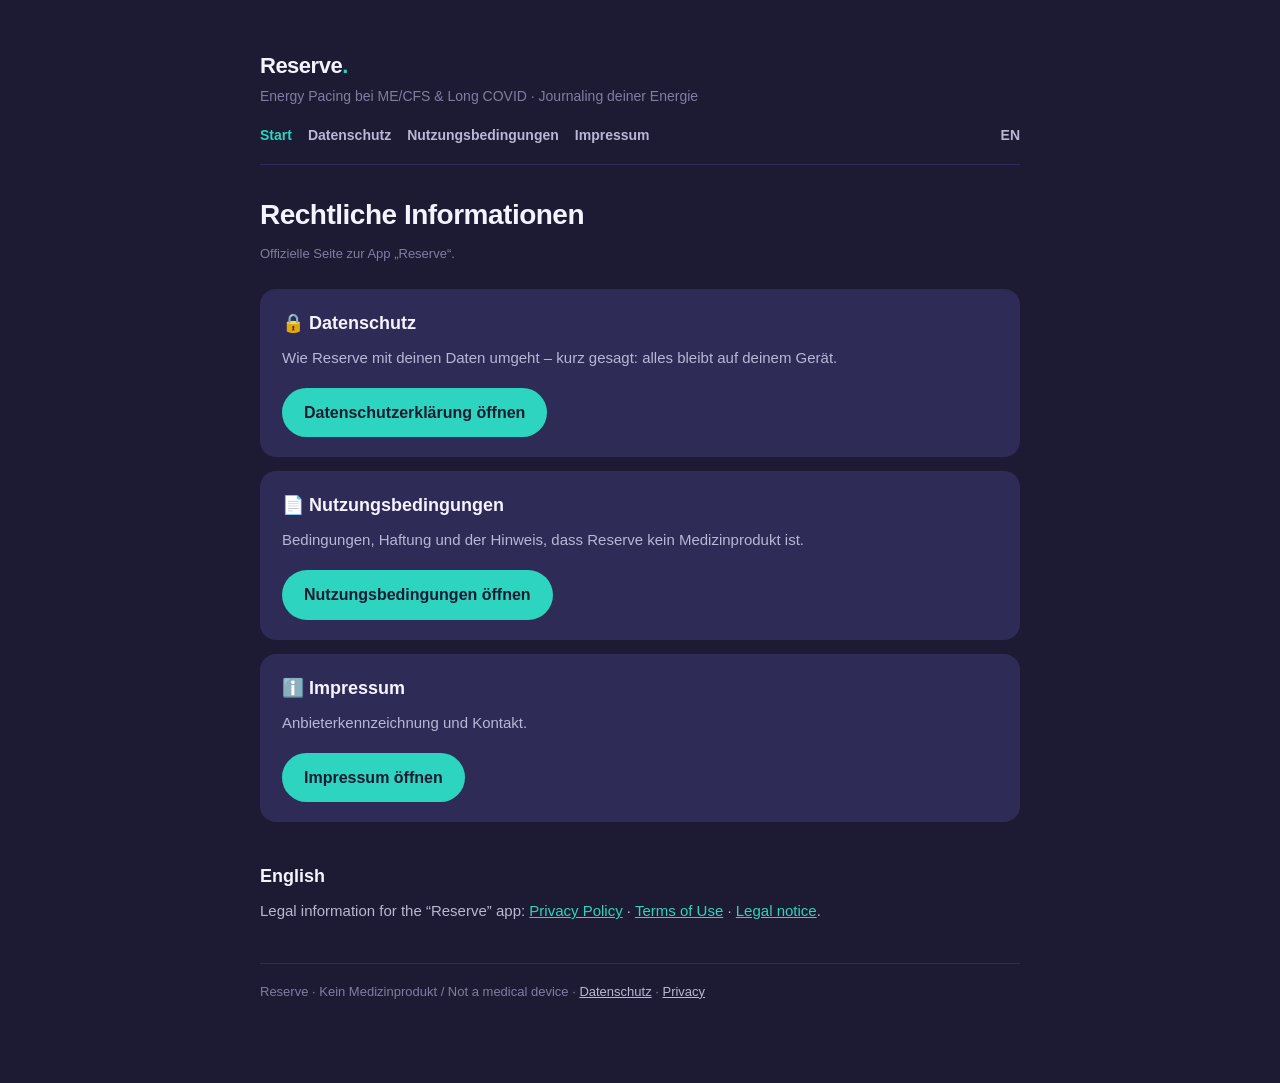
==== index.html @ e08c7c89 "Add files via upload" ====
<!DOCTYPE html>
<html lang="de">
<head>
<meta charset="UTF-8">
<meta name="viewport" content="width=device-width, initial-scale=1.0">
<title>Reserve – Rechtliches</title>
<link rel="stylesheet" href="style.css">
</head>
<body>
<div class="wrap">
  <header>
    <div class="logo">Reserve<span>.</span></div>
    <div class="tagline">Energy Pacing bei ME/CFS &amp; Long COVID · Journaling deiner Energie</div>
    <nav>
      <a href="index.html" class="active">Start</a>
      <a href="datenschutz.html">Datenschutz</a>
      <a href="nutzungsbedingungen.html">Nutzungsbedingungen</a>
      <a href="impressum.html">Impressum</a>
      <span class="lang"><a href="#en">EN</a></span>
    </nav>
  </header>

  <h1>Rechtliche Informationen</h1>
  <p class="meta">Offizielle Seite zur App „Reserve“.</p>

  <div class="card">
    <h2>🔒 Datenschutz</h2>
    <p>Wie Reserve mit deinen Daten umgeht – kurz gesagt: alles bleibt auf deinem Gerät.</p>
    <a class="btn" href="datenschutz.html">Datenschutzerklärung öffnen</a>
  </div>
  <div class="card">
    <h2>📄 Nutzungsbedingungen</h2>
    <p>Bedingungen, Haftung und der Hinweis, dass Reserve kein Medizinprodukt ist.</p>
    <a class="btn" href="nutzungsbedingungen.html">Nutzungsbedingungen öffnen</a>
  </div>
  <div class="card">
    <h2>ℹ️ Impressum</h2>
    <p>Anbieterkennzeichnung und Kontakt.</p>
    <a class="btn" href="impressum.html">Impressum öffnen</a>
  </div>

  <h2 id="en" style="margin-top:40px">English</h2>
  <p>Legal information for the “Reserve” app:
     <a href="privacy.html">Privacy Policy</a> ·
     <a href="terms.html">Terms of Use</a> ·
     <a href="impressum.html">Legal notice</a>.
  </p>

  <footer>
    Reserve · Kein Medizinprodukt / Not a medical device ·
    <a href="datenschutz.html">Datenschutz</a> · <a href="privacy.html">Privacy</a>
  </footer>
</div>
</body>
</html>
---- style.css ----
:root {
  --ink: #1c1b33; --ink2: #26254a; --ink3: #2e2c56;
  --mint: #2dd4bf; --mint-deep: #0f9488;
  --tx: #f5f3ff; --tx-mut: #b9b6d6; --tx-dim: #807da3;
}
* { box-sizing: border-box; margin: 0; padding: 0; }
body {
  font-family: -apple-system, "Helvetica Neue", Arial, sans-serif;
  background: var(--ink); color: var(--tx);
  line-height: 1.6; padding: 0 20px;
}
.wrap { max-width: 760px; margin: 0 auto; padding: 48px 0 80px; }
header { border-bottom: 1px solid var(--ink3); padding-bottom: 18px; margin-bottom: 28px; }
.logo { font-size: 22px; font-weight: 800; letter-spacing: -0.5px; }
.logo span { color: var(--mint); }
.tagline { color: var(--tx-dim); font-size: 14px; margin-top: 2px; }
nav { margin-top: 16px; display: flex; flex-wrap: wrap; gap: 8px 16px; }
nav a { color: var(--tx-mut); text-decoration: none; font-size: 14px; font-weight: 600; }
nav a:hover, nav a.active { color: var(--mint); }
.lang { margin-left: auto; font-size: 13px; }
h1 { font-size: 28px; font-weight: 800; margin-bottom: 6px; letter-spacing: -0.5px; }
h2 { font-size: 18px; font-weight: 700; margin: 28px 0 8px; color: var(--tx); }
p, li { color: var(--tx-mut); font-size: 15px; margin-bottom: 10px; }
ul { padding-left: 22px; }
a { color: var(--mint); }
.meta { color: var(--tx-dim); font-size: 13px; margin-bottom: 24px; }
.card { background: var(--ink3); border-radius: 16px; padding: 20px 22px; margin: 14px 0; }
.card h2 { margin-top: 0; }
.btn {
  display: inline-block; background: var(--mint); color: var(--ink);
  font-weight: 700; text-decoration: none; padding: 12px 22px;
  border-radius: 999px; margin-top: 8px;
}
.note { color: var(--tx-dim); font-size: 12.5px; font-style: italic;
        border-top: 1px solid var(--ink3); margin-top: 32px; padding-top: 14px; }
footer { color: var(--tx-dim); font-size: 13px; margin-top: 40px;
         border-top: 1px solid var(--ink3); padding-top: 18px; }
footer a { color: var(--tx-mut); }
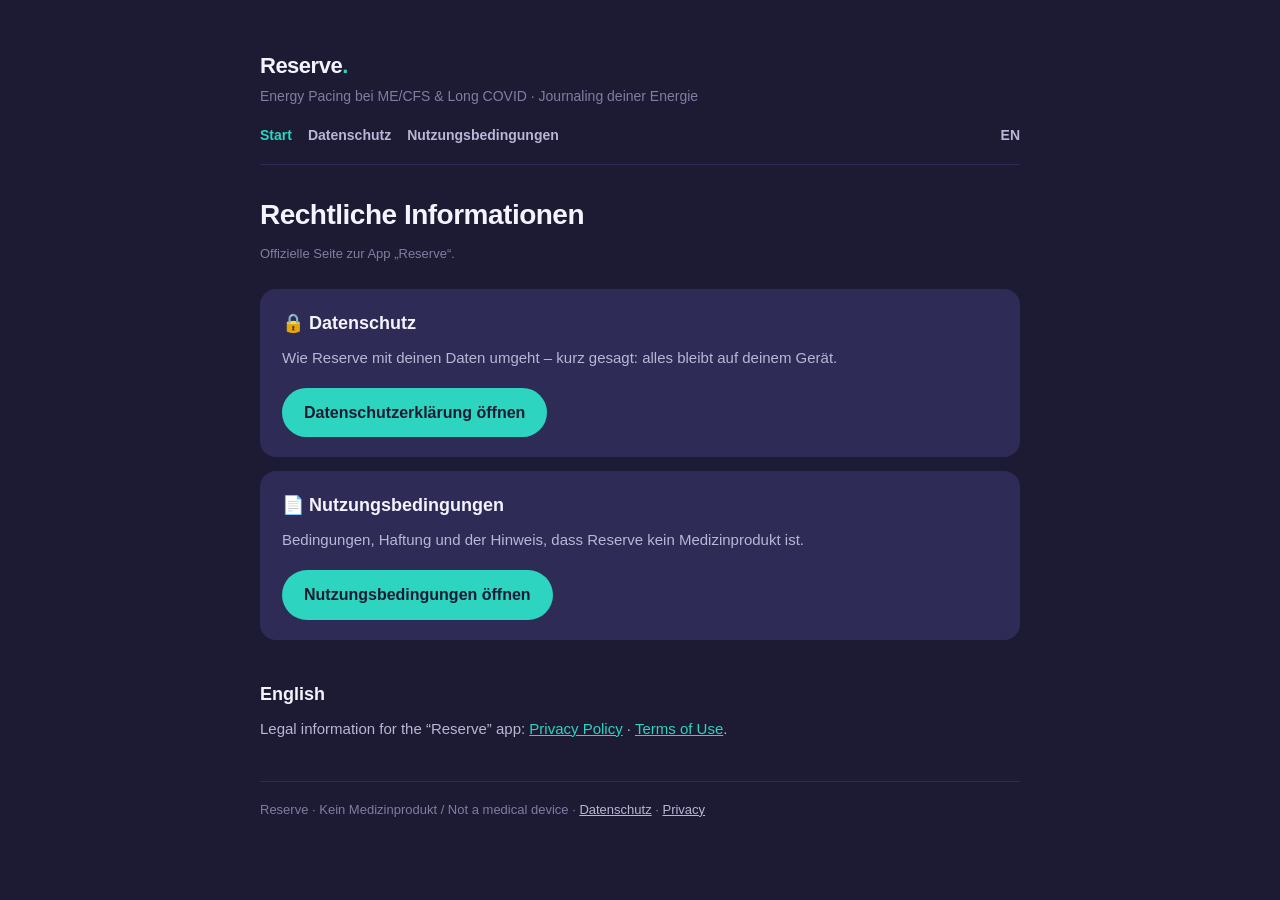
==== commit fd4d30f5: "Add files via upload" ====
--- a/index.html
+++ b/index.html
@@ -15,7 +15,6 @@
       <a href="index.html" class="active">Start</a>
       <a href="datenschutz.html">Datenschutz</a>
       <a href="nutzungsbedingungen.html">Nutzungsbedingungen</a>
-      <a href="impressum.html">Impressum</a>
       <span class="lang"><a href="#en">EN</a></span>
     </nav>
   </header>
@@ -33,17 +32,11 @@
     <p>Bedingungen, Haftung und der Hinweis, dass Reserve kein Medizinprodukt ist.</p>
     <a class="btn" href="nutzungsbedingungen.html">Nutzungsbedingungen öffnen</a>
   </div>
-  <div class="card">
-    <h2>ℹ️ Impressum</h2>
-    <p>Anbieterkennzeichnung und Kontakt.</p>
-    <a class="btn" href="impressum.html">Impressum öffnen</a>
-  </div>
 
   <h2 id="en" style="margin-top:40px">English</h2>
   <p>Legal information for the “Reserve” app:
      <a href="privacy.html">Privacy Policy</a> ·
-     <a href="terms.html">Terms of Use</a> ·
-     <a href="impressum.html">Legal notice</a>.
+     <a href="terms.html">Terms of Use</a>.
   </p>
 
   <footer>
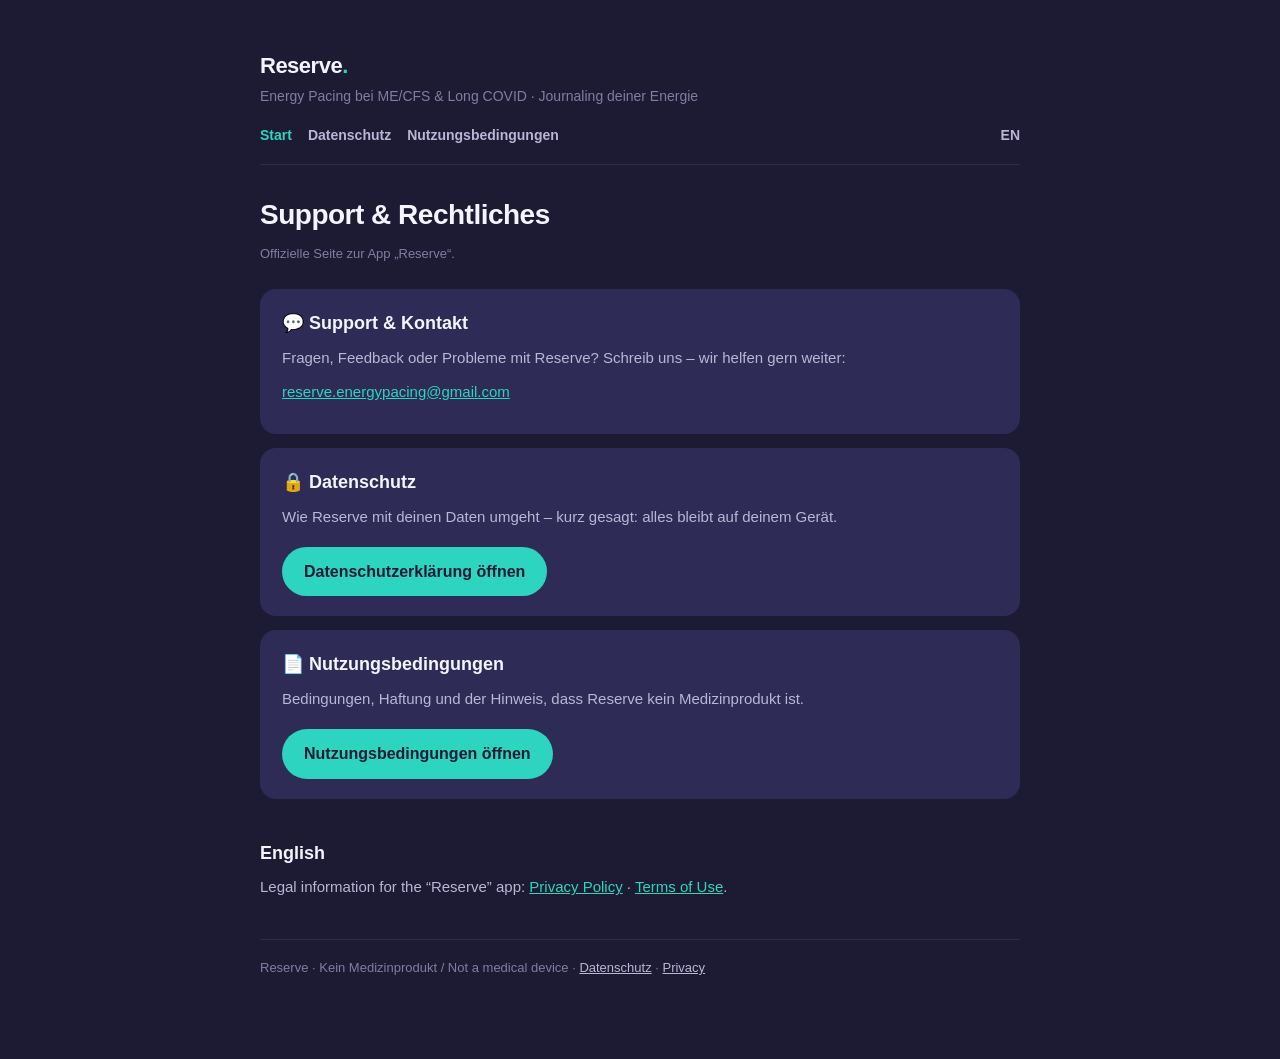
==== commit 94e56df1: "Add files via upload" ====
--- a/index.html
+++ b/index.html
@@ -19,9 +19,14 @@
     </nav>
   </header>
 
-  <h1>Rechtliche Informationen</h1>
+  <h1>Support &amp; Rechtliches</h1>
   <p class="meta">Offizielle Seite zur App „Reserve“.</p>
 
+  <div class="card">
+    <h2>💬 Support &amp; Kontakt</h2>
+    <p>Fragen, Feedback oder Probleme mit Reserve? Schreib uns – wir helfen gern weiter:</p>
+    <p><a href="mailto:reserve.energypacing@gmail.com">reserve.energypacing@gmail.com</a></p>
+  </div>
   <div class="card">
     <h2>🔒 Datenschutz</h2>
     <p>Wie Reserve mit deinen Daten umgeht – kurz gesagt: alles bleibt auf deinem Gerät.</p>
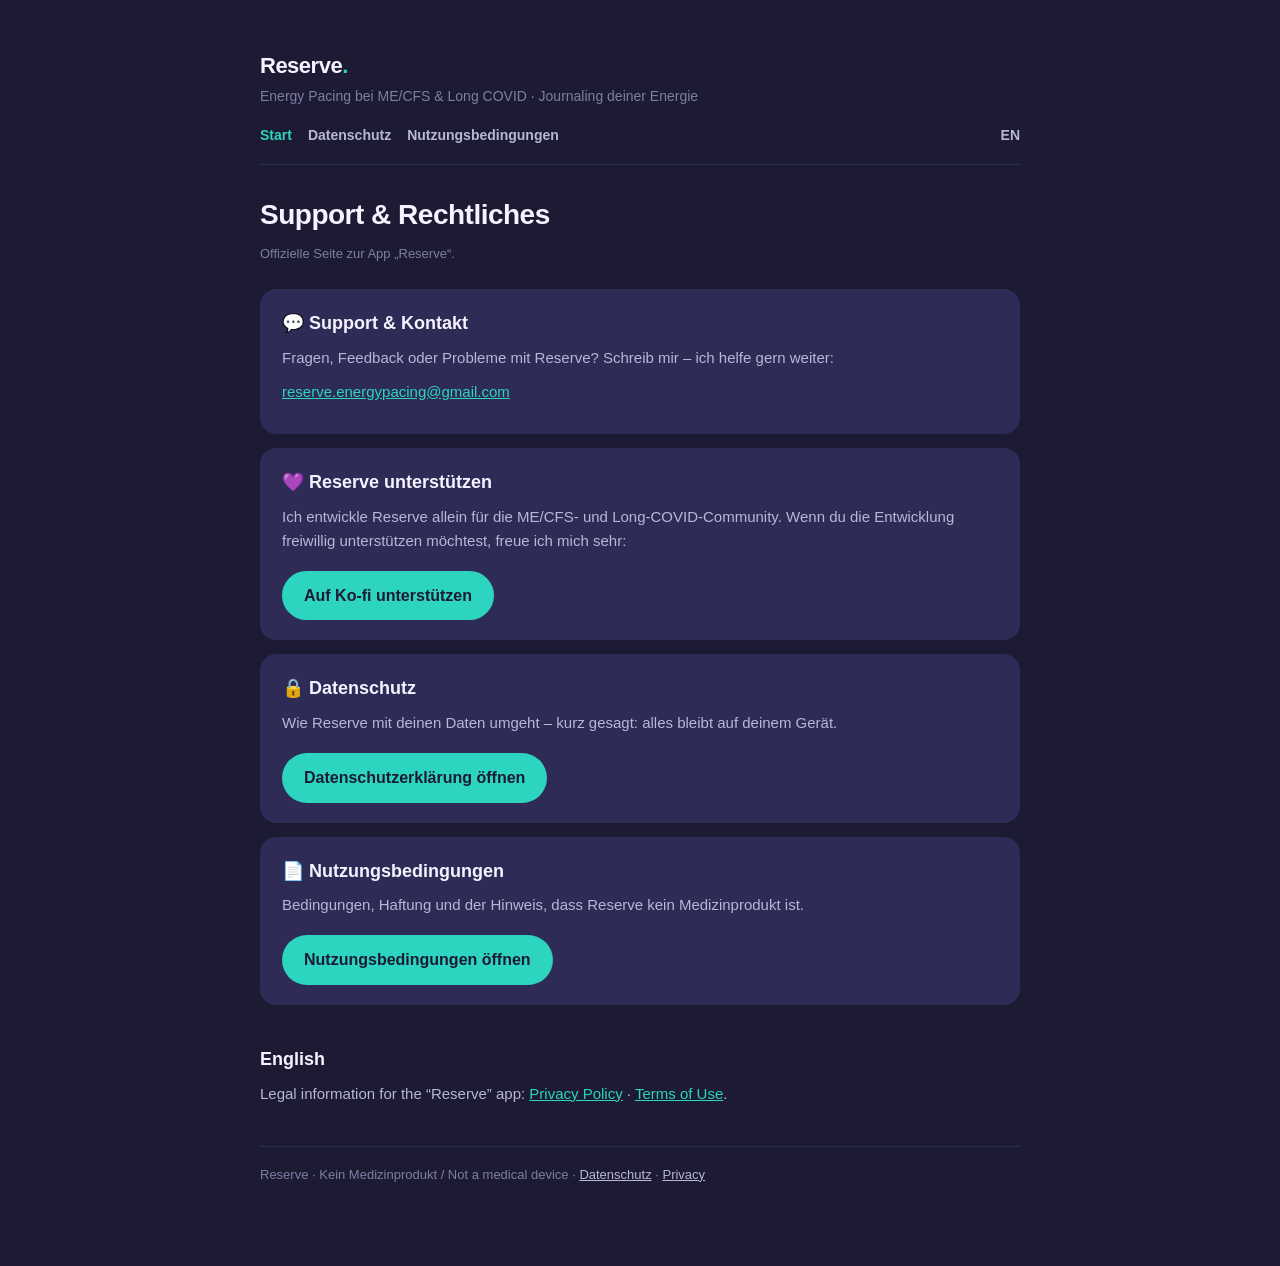
==== commit 1b1345aa: "Add files via upload" ====
--- a/index.html
+++ b/index.html
@@ -24,8 +24,13 @@
 
   <div class="card">
     <h2>💬 Support &amp; Kontakt</h2>
-    <p>Fragen, Feedback oder Probleme mit Reserve? Schreib uns – wir helfen gern weiter:</p>
+    <p>Fragen, Feedback oder Probleme mit Reserve? Schreib mir – ich helfe gern weiter:</p>
     <p><a href="mailto:reserve.energypacing@gmail.com">reserve.energypacing@gmail.com</a></p>
+  </div>
+  <div class="card">
+    <h2>💜 Reserve unterstützen</h2>
+    <p>Ich entwickle Reserve allein für die ME/CFS- und Long-COVID-Community. Wenn du die Entwicklung freiwillig unterstützen möchtest, freue ich mich sehr:</p>
+    <a class="btn" href="https://ko-fi.com/reserveenergypacing">Auf Ko-fi unterstützen</a>
   </div>
   <div class="card">
     <h2>🔒 Datenschutz</h2>
